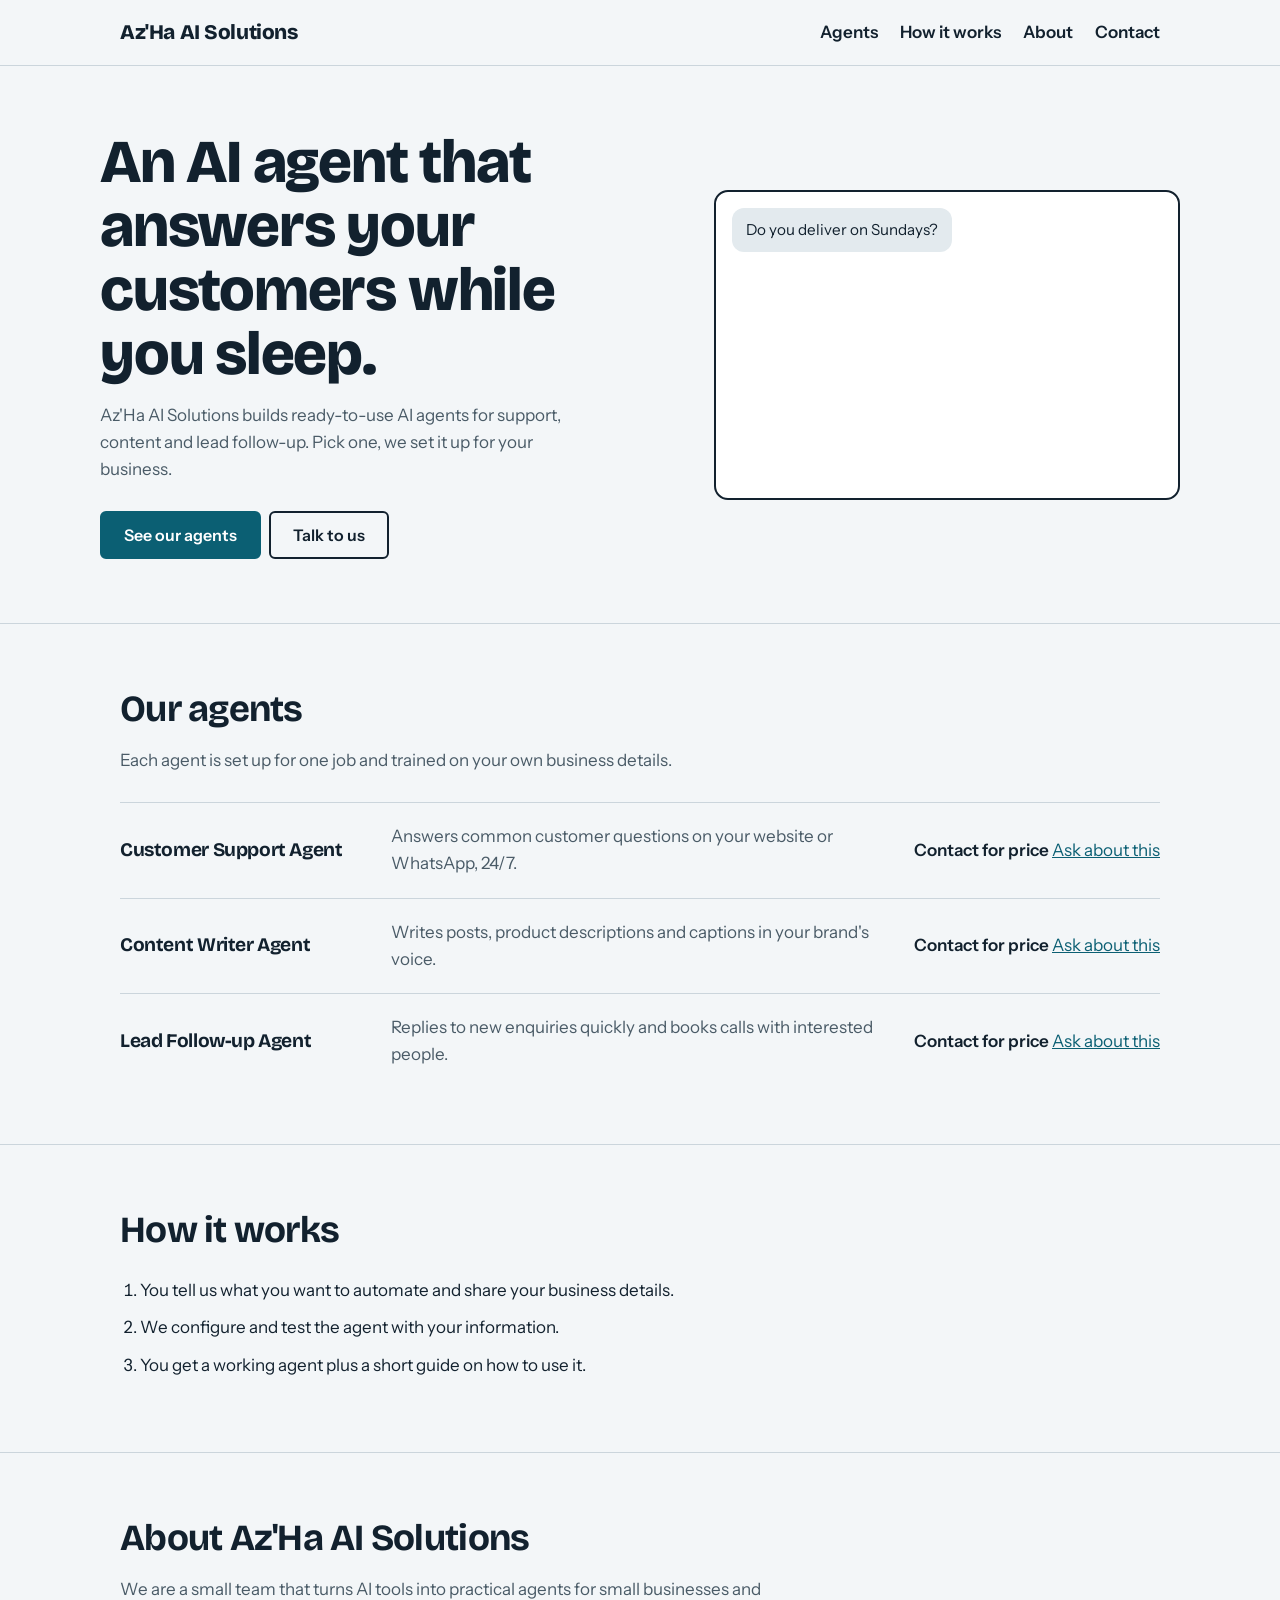
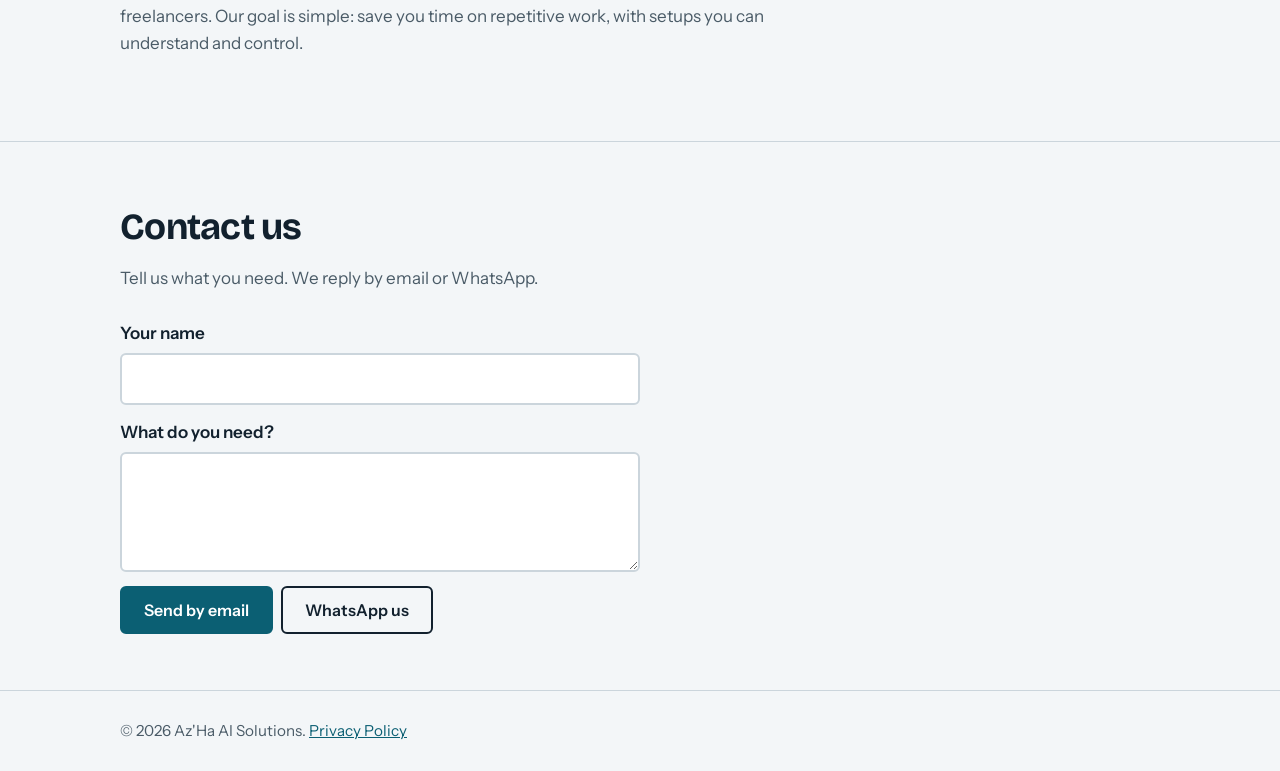
==== index.html @ 13e5ee86 "Add files via upload" ====
<!DOCTYPE html>
<html lang="en">
<head>
<meta charset="utf-8">
<meta name="viewport" content="width=device-width, initial-scale=1">
<title>Az'Ha AI Solutions | Ready-made AI agents for your business</title>
<meta name="description" content="Az'Ha AI Solutions builds and sells ready-to-use AI agents that answer customers, write content and follow up with leads.">
<link rel="preconnect" href="https://fonts.googleapis.com">
<link rel="preconnect" href="https://fonts.gstatic.com" crossorigin>
<link href="https://fonts.googleapis.com/css2?family=Bricolage+Grotesque:opsz,wght@12..96,700;12..96,800&family=Instrument+Sans:wght@400;600&display=swap" rel="stylesheet">
<!-- ADSENSE: paste the script Google gives you here (inside <head>) -->
<style>
:root{--paper:#F3F6F8;--ink:#12212E;--teal:#0B5F73;--amber:#F5B700;--line:#CBD5DC;--muted:#4A5B67}
*{box-sizing:border-box}
html{scroll-behavior:smooth}
body{margin:0;background:var(--paper);color:var(--ink);font:17px/1.6 "Instrument Sans",system-ui,sans-serif}
a{color:var(--teal)}
:focus-visible{outline:3px solid var(--amber);outline-offset:3px}
.wrap{max-width:1080px;margin:0 auto;padding:0 20px}
h1,h2,h3,.brand{font-family:"Bricolage Grotesque",system-ui,sans-serif;letter-spacing:-.02em}
header{border-bottom:1px solid var(--line)}
nav{display:flex;justify-content:space-between;align-items:center;padding:16px 0;gap:16px;flex-wrap:wrap}
.brand{font-weight:800;font-size:1.3rem;color:var(--ink);text-decoration:none}
nav ul{display:flex;gap:22px;list-style:none;margin:0;padding:0}
nav ul a{color:var(--ink);text-decoration:none;font-weight:600}
.hero{display:grid;grid-template-columns:1.1fr .9fr;gap:44px;padding:64px 0;align-items:center}
h1{font-size:clamp(2.2rem,5.5vw,3.8rem);line-height:1.05;margin:0 0 16px;font-weight:800}
.hero p{max-width:46ch;color:var(--muted);margin:0 0 28px}
.btn{display:inline-block;background:var(--teal);color:#fff;padding:12px 22px;border-radius:6px;font:600 1rem "Instrument Sans",sans-serif;text-decoration:none;border:2px solid var(--teal);cursor:pointer}
.btn.alt{background:transparent;color:var(--ink);border-color:var(--ink);margin-left:8px}
.chat{background:#fff;border:2px solid var(--ink);border-radius:14px;padding:16px;min-height:310px;display:flex;flex-direction:column;gap:10px}
.msg{max-width:86%;padding:10px 14px;border-radius:12px;font-size:.95rem;animation:in .3s both}
.msg.c{background:#E3EAEE;align-self:flex-start}
.msg.a{background:var(--teal);color:#fff;align-self:flex-end}
@keyframes in{from{opacity:0;transform:translateY(8px)}to{opacity:1;transform:none}}
section{padding:56px 0;border-top:1px solid var(--line)}
h2{font-size:clamp(1.7rem,3.5vw,2.3rem);margin:0 0 8px}
.sub{color:var(--muted);margin:0 0 28px;max-width:60ch}
.agent{display:grid;grid-template-columns:1fr 2fr auto;gap:20px;align-items:center;padding:20px 0;border-top:1px solid var(--line)}
.agent h3{margin:0;font-size:1.2rem}
.agent p{margin:0;color:var(--muted)}
.price{font-weight:600;white-space:nowrap}
ol.steps{padding-left:1.2em;max-width:62ch}
ol.steps li{margin-bottom:10px}
form{display:grid;gap:14px;max-width:520px}
label{font-weight:600;display:grid;gap:6px}
input,textarea{font:inherit;padding:10px 12px;border:2px solid var(--line);border-radius:6px;background:#fff;color:var(--ink)}
textarea{min-height:120px}
footer{border-top:1px solid var(--line);padding:28px 0;color:var(--muted);font-size:.95rem}
@media(max-width:760px){.hero{grid-template-columns:1fr;padding:40px 0}.agent{grid-template-columns:1fr;gap:8px}}
@media(prefers-reduced-motion:reduce){*{animation:none!important;scroll-behavior:auto}}
</style>
</head>
<body>
<header><div class="wrap"><nav>
  <a class="brand" href="#">Az'Ha AI Solutions</a>
  <ul><li><a href="#agents">Agents</a></li><li><a href="#how">How it works</a></li><li><a href="#about">About</a></li><li><a href="#contact">Contact</a></li></ul>
</nav></div></header>

<main>
<div class="wrap hero">
  <div>
    <h1>An AI agent that answers your customers while you sleep.</h1>
    <p>Az'Ha AI Solutions builds ready-to-use AI agents for support, content and lead follow-up. Pick one, we set it up for your business.</p>
    <a class="btn" href="#agents">See our agents</a><a class="btn alt" href="#contact">Talk to us</a>
  </div>
  <div class="chat" id="chat" role="img" aria-label="Example conversation between a customer and an AI agent"></div>
</div>

<section id="agents"><div class="wrap">
  <h2>Our agents</h2>
  <p class="sub">Each agent is set up for one job and trained on your own business details.</p>
  <div id="agent-list"></div>
</div></section>

<section id="how"><div class="wrap">
  <h2>How it works</h2>
  <ol class="steps">
    <li>You tell us what you want to automate and share your business details.</li>
    <li>We configure and test the agent with your information.</li>
    <li>You get a working agent plus a short guide on how to use it.</li>
  </ol>
</div></section>

<section id="about"><div class="wrap">
  <h2>About Az'Ha AI Solutions</h2>
  <p class="sub">We are a small team that turns AI tools into practical agents for small businesses and freelancers. Our goal is simple: save you time on repetitive work, with setups you can understand and control.</p>
  <!-- ADSENSE: after approval, paste an ad unit (<ins class="adsbygoogle">…</ins>) here -->
</div></section>

<section id="contact"><div class="wrap">
  <h2>Contact us</h2>
  <p class="sub">Tell us what you need. We reply by email or WhatsApp.</p>
  <form id="form">
    <label>Your name<input name="name" required></label>
    <label>What do you need?<textarea name="msg" id="msg" required></textarea></label>
    <div><button class="btn" type="submit">Send by email</button><a class="btn alt" id="wa" href="#">WhatsApp us</a></div>
  </form>
</div></section>
</main>

<footer><div class="wrap">© <span id="yr"></span> Az'Ha AI Solutions. <a href="privacy.html">Privacy Policy</a></div></footer>

<script>
/* ===== EDIT THIS PART ===== */
const CONFIG = { email: "your-email@example.com", whatsapp: "923000000000" }; // whatsapp: country code + number, no + or spaces
const AGENTS = [
  { name: "Customer Support Agent", desc: "Answers common customer questions on your website or WhatsApp, 24/7.", price: "Contact for price" },
  { name: "Content Writer Agent",   desc: "Writes posts, product descriptions and captions in your brand's voice.", price: "Contact for price" },
  { name: "Lead Follow-up Agent",   desc: "Replies to new enquiries quickly and books calls with interested people.", price: "Contact for price" }
];
const DEMO = [
  ["c", "Do you deliver on Sundays?"],
  ["a", "Yes, Sunday delivery is available before 6 pm. Want me to book one?"],
  ["c", "Yes, for tomorrow."],
  ["a", "Done. Your order is booked for tomorrow. Anything else I can help with?"]
];
/* ========================== */

document.getElementById("yr").textContent = new Date().getFullYear();

document.getElementById("agent-list").innerHTML = AGENTS.map(a => `
  <div class="agent">
    <h3>${a.name}</h3><p>${a.desc}</p>
    <div><span class="price">${a.price}</span> <a href="#contact" data-agent="${a.name}">Ask about this</a></div>
  </div>`).join("");

document.querySelectorAll("[data-agent]").forEach(l => l.addEventListener("click", () => {
  document.getElementById("msg").value = "I'm interested in the " + l.dataset.agent + ".";
}));

const chat = document.getElementById("chat");
const still = matchMedia("(prefers-reduced-motion: reduce)").matches;
DEMO.forEach(([who, text], i) => setTimeout(() => {
  const d = document.createElement("div");
  d.className = "msg " + who; d.textContent = text; chat.appendChild(d);
}, still ? 0 : 700 + i * 1400));

document.getElementById("form").addEventListener("submit", e => {
  e.preventDefault();
  const f = new FormData(e.target);
  location.href = "mailto:" + CONFIG.email + "?subject=" + encodeURIComponent("Enquiry from " + f.get("name")) + "&body=" + encodeURIComponent(f.get("msg"));
});
document.getElementById("wa").href = "https://wa.me/" + CONFIG.whatsapp;
</script>
</body>
</html>
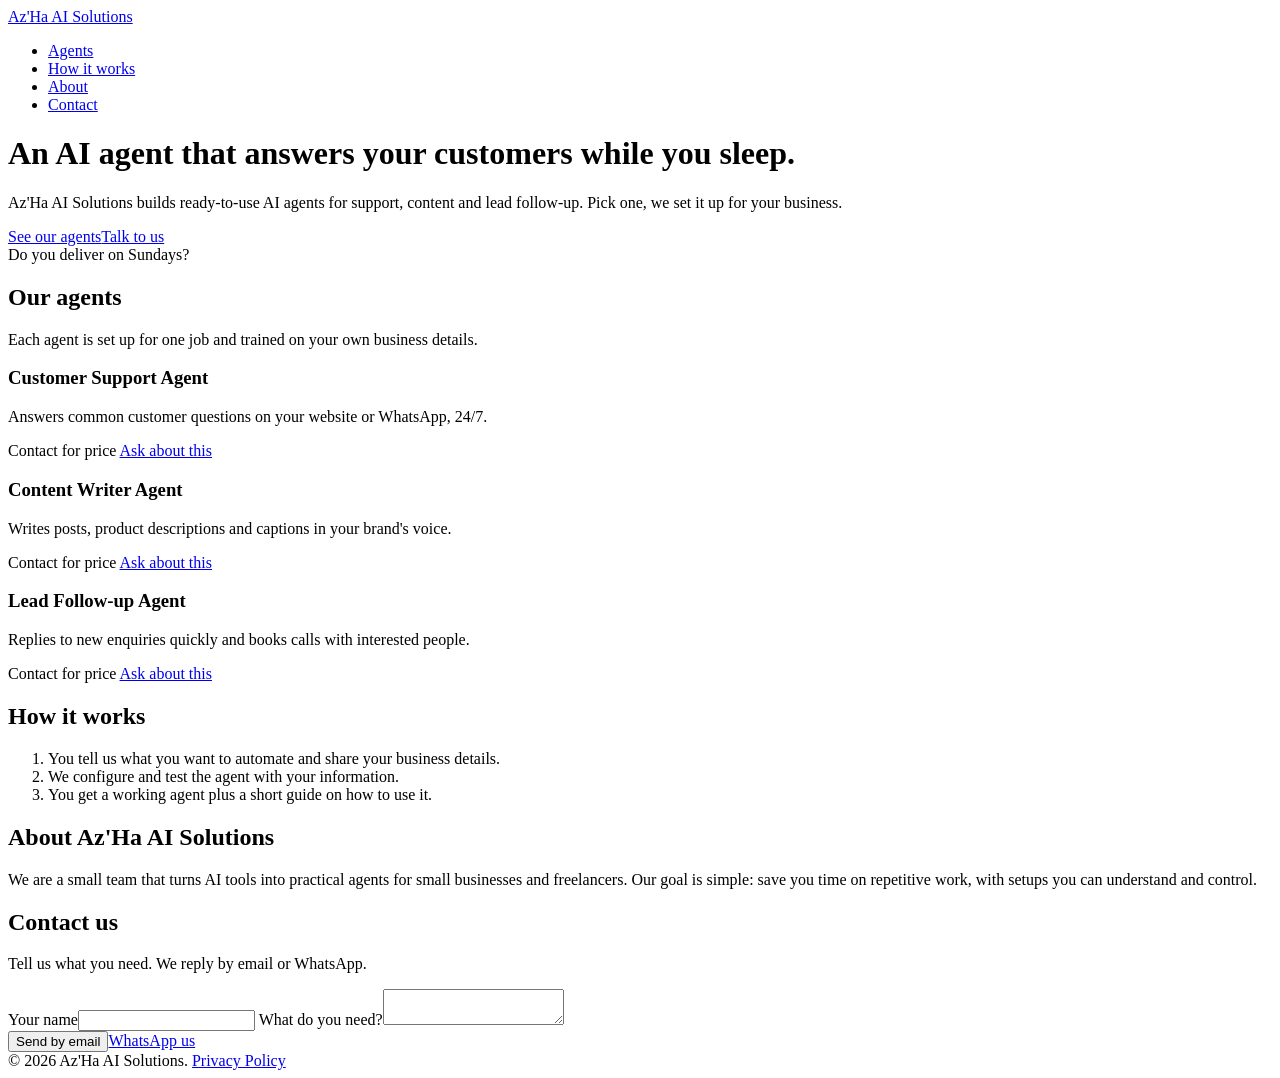
==== commit 8ad3074b: "Clean up CSS styles in index.html Removed unused CSS styles from index.html." ====
--- a/index.html
+++ b/index.html
@@ -9,47 +9,7 @@
 <link rel="preconnect" href="https://fonts.gstatic.com" crossorigin>
 <link href="https://fonts.googleapis.com/css2?family=Bricolage+Grotesque:opsz,wght@12..96,700;12..96,800&family=Instrument+Sans:wght@400;600&display=swap" rel="stylesheet">
 <!-- ADSENSE: paste the script Google gives you here (inside <head>) -->
-<style>
-:root{--paper:#F3F6F8;--ink:#12212E;--teal:#0B5F73;--amber:#F5B700;--line:#CBD5DC;--muted:#4A5B67}
-*{box-sizing:border-box}
-html{scroll-behavior:smooth}
-body{margin:0;background:var(--paper);color:var(--ink);font:17px/1.6 "Instrument Sans",system-ui,sans-serif}
-a{color:var(--teal)}
-:focus-visible{outline:3px solid var(--amber);outline-offset:3px}
-.wrap{max-width:1080px;margin:0 auto;padding:0 20px}
-h1,h2,h3,.brand{font-family:"Bricolage Grotesque",system-ui,sans-serif;letter-spacing:-.02em}
-header{border-bottom:1px solid var(--line)}
-nav{display:flex;justify-content:space-between;align-items:center;padding:16px 0;gap:16px;flex-wrap:wrap}
-.brand{font-weight:800;font-size:1.3rem;color:var(--ink);text-decoration:none}
-nav ul{display:flex;gap:22px;list-style:none;margin:0;padding:0}
-nav ul a{color:var(--ink);text-decoration:none;font-weight:600}
-.hero{display:grid;grid-template-columns:1.1fr .9fr;gap:44px;padding:64px 0;align-items:center}
-h1{font-size:clamp(2.2rem,5.5vw,3.8rem);line-height:1.05;margin:0 0 16px;font-weight:800}
-.hero p{max-width:46ch;color:var(--muted);margin:0 0 28px}
-.btn{display:inline-block;background:var(--teal);color:#fff;padding:12px 22px;border-radius:6px;font:600 1rem "Instrument Sans",sans-serif;text-decoration:none;border:2px solid var(--teal);cursor:pointer}
-.btn.alt{background:transparent;color:var(--ink);border-color:var(--ink);margin-left:8px}
-.chat{background:#fff;border:2px solid var(--ink);border-radius:14px;padding:16px;min-height:310px;display:flex;flex-direction:column;gap:10px}
-.msg{max-width:86%;padding:10px 14px;border-radius:12px;font-size:.95rem;animation:in .3s both}
-.msg.c{background:#E3EAEE;align-self:flex-start}
-.msg.a{background:var(--teal);color:#fff;align-self:flex-end}
-@keyframes in{from{opacity:0;transform:translateY(8px)}to{opacity:1;transform:none}}
-section{padding:56px 0;border-top:1px solid var(--line)}
-h2{font-size:clamp(1.7rem,3.5vw,2.3rem);margin:0 0 8px}
-.sub{color:var(--muted);margin:0 0 28px;max-width:60ch}
-.agent{display:grid;grid-template-columns:1fr 2fr auto;gap:20px;align-items:center;padding:20px 0;border-top:1px solid var(--line)}
-.agent h3{margin:0;font-size:1.2rem}
-.agent p{margin:0;color:var(--muted)}
-.price{font-weight:600;white-space:nowrap}
-ol.steps{padding-left:1.2em;max-width:62ch}
-ol.steps li{margin-bottom:10px}
-form{display:grid;gap:14px;max-width:520px}
-label{font-weight:600;display:grid;gap:6px}
-input,textarea{font:inherit;padding:10px 12px;border:2px solid var(--line);border-radius:6px;background:#fff;color:var(--ink)}
-textarea{min-height:120px}
-footer{border-top:1px solid var(--line);padding:28px 0;color:var(--muted);font-size:.95rem}
-@media(max-width:760px){.hero{grid-template-columns:1fr;padding:40px 0}.agent{grid-template-columns:1fr;gap:8px}}
-@media(prefers-reduced-motion:reduce){*{animation:none!important;scroll-behavior:auto}}
-</style>
+<link rel="stylesheet" href="style.css">
 </head>
 <body>
 <header><div class="wrap"><nav>
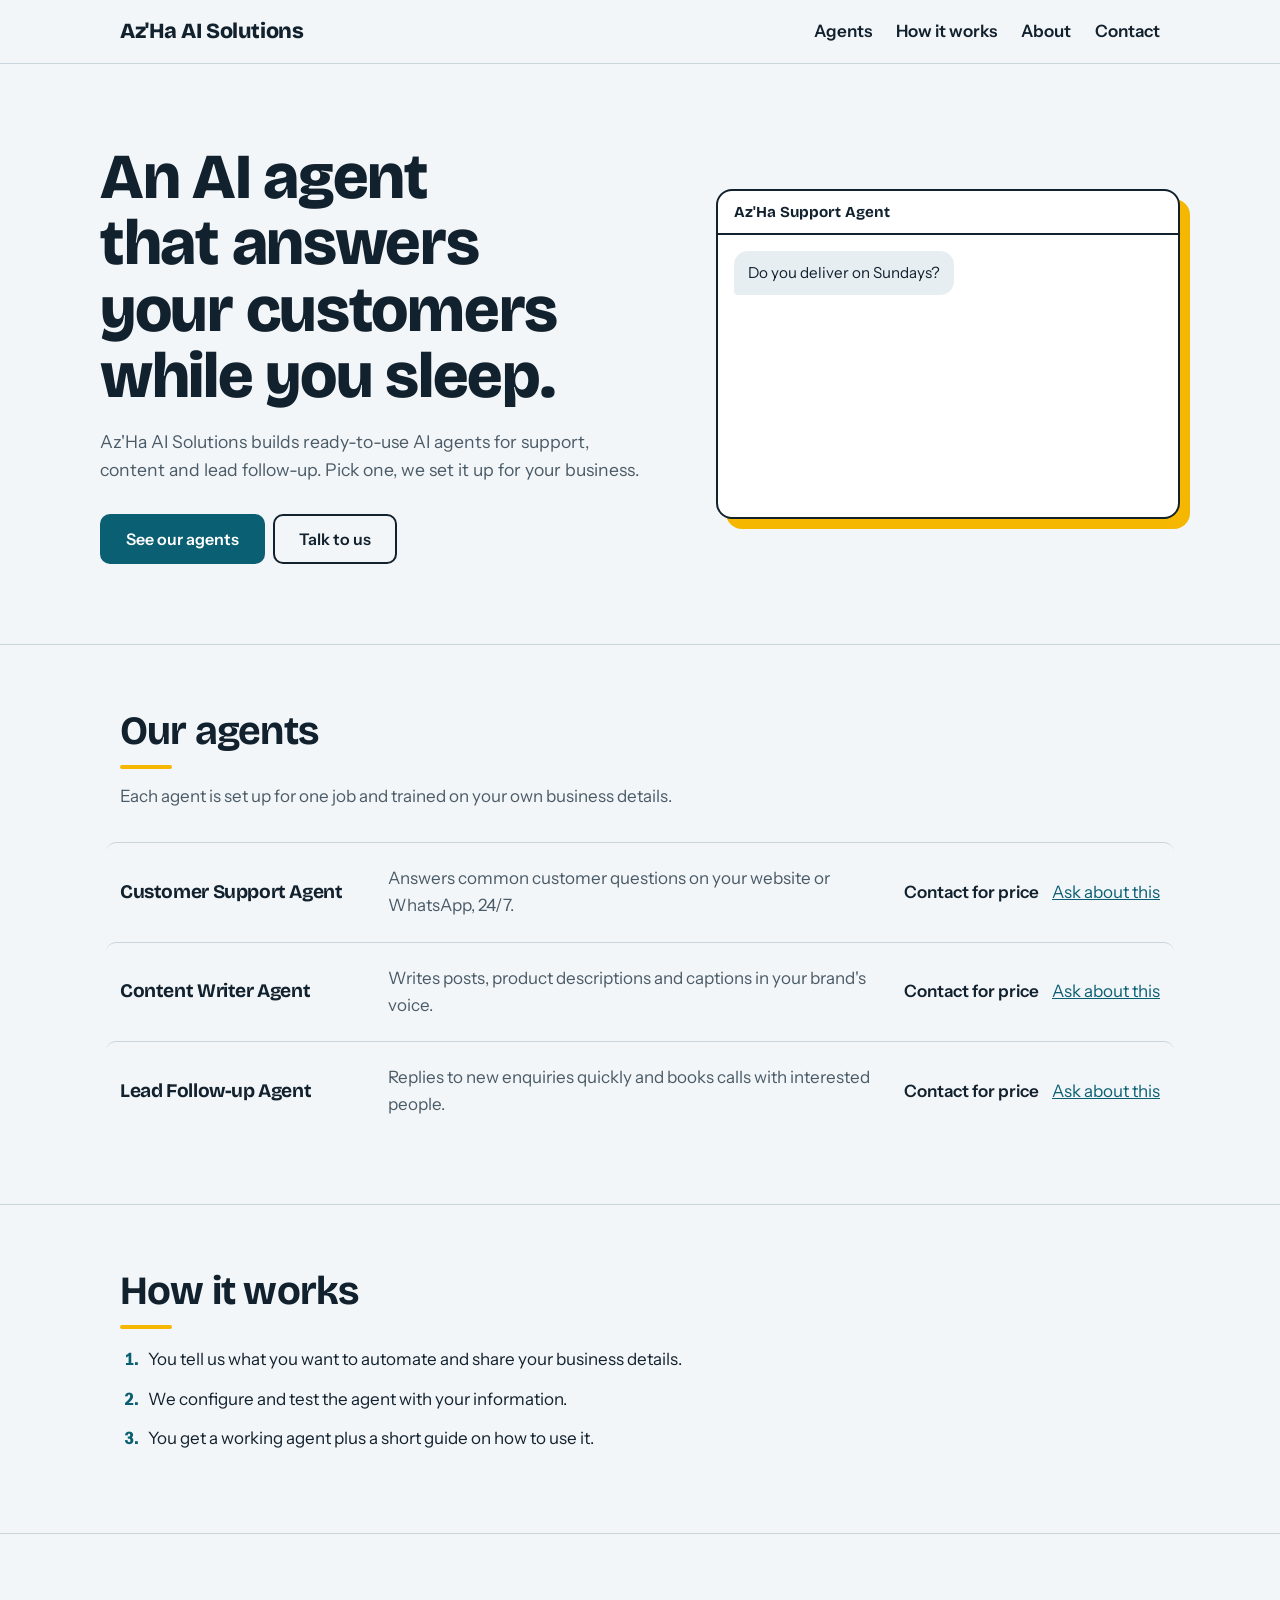
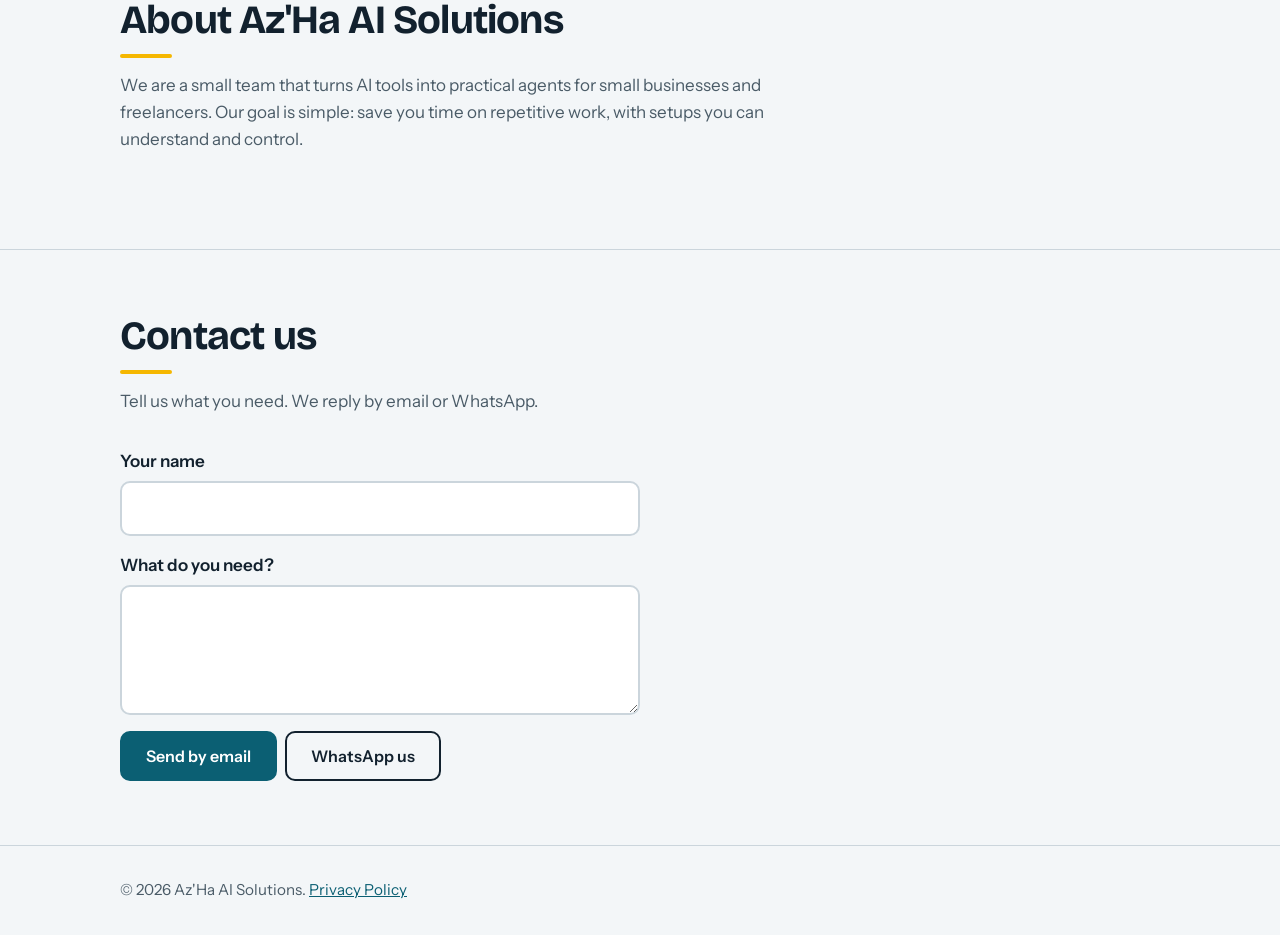
==== commit cfb5b892: "Update contact information in index.html" ====
--- a/index.html
+++ b/index.html
@@ -63,7 +63,7 @@
 
 <script>
 /* ===== EDIT THIS PART ===== */
-const CONFIG = { email: "your-email@example.com", whatsapp: "923000000000" }; // whatsapp: country code + number, no + or spaces
+const CONFIG = { email: "haroonishaq77@gmail.com", whatsapp: "923038720939" }; // whatsapp: country code + number, no + or spaces
 const AGENTS = [
   { name: "Customer Support Agent", desc: "Answers common customer questions on your website or WhatsApp, 24/7.", price: "Contact for price" },
   { name: "Content Writer Agent",   desc: "Writes posts, product descriptions and captions in your brand's voice.", price: "Contact for price" },
--- a/style.css
+++ b/style.css
@@ -0,0 +1,82 @@
+/* Az'Ha AI Solutions - main stylesheet */
+:root{
+  --paper:#F3F6F8; --surface:#fff; --tint:#E6EEF2;
+  --ink:#12212E; --muted:#4A5B67; --line:#CBD5DC;
+  --teal:#0B5F73; --on-teal:#fff; --amber:#F5B700;
+  --radius:10px;
+}
+@media (prefers-color-scheme:dark){
+  :root{--paper:#0D1822;--surface:#13242F;--tint:#1A2E3B;--ink:#EAF1F5;--muted:#9DB0BD;--line:#26394A;--teal:#4CC3DB;--on-teal:#08222B}
+}
+*{box-sizing:border-box}
+html{scroll-behavior:smooth}
+body{margin:0;background:var(--paper);color:var(--ink);font:17px/1.6 "Instrument Sans",system-ui,sans-serif;-webkit-font-smoothing:antialiased}
+a{color:var(--teal)}
+:focus-visible{outline:3px solid var(--amber);outline-offset:3px}
+.wrap{max-width:1080px;margin:0 auto;padding:0 20px}
+h1,h2,h3,.brand{font-family:"Bricolage Grotesque",system-ui,sans-serif;letter-spacing:-.02em;text-wrap:balance}
+
+/* Header */
+header{position:sticky;top:0;z-index:10;border-bottom:1px solid var(--line);background:color-mix(in srgb,var(--paper) 88%,transparent);backdrop-filter:blur(10px)}
+nav{display:flex;justify-content:space-between;align-items:center;gap:16px;flex-wrap:wrap;padding:14px 0}
+.brand{font-weight:800;font-size:1.35rem;color:var(--ink);text-decoration:none}
+nav ul{display:flex;gap:24px;list-style:none;margin:0;padding:0}
+nav ul a{color:var(--ink);text-decoration:none;font-weight:600}
+nav ul a:hover{text-decoration:underline;text-decoration-color:var(--amber);text-decoration-thickness:3px;text-underline-offset:7px}
+
+/* Hero */
+.hero{display:grid;grid-template-columns:1.1fr .9fr;gap:48px;align-items:center;padding:80px 0}
+h1{font-size:clamp(2.3rem,5.5vw,4rem);line-height:1.04;font-weight:800;margin:0 0 18px}
+.hero p{max-width:46ch;margin:0 0 30px;color:var(--muted);font-size:1.1rem}
+
+/* Buttons */
+.btn{display:inline-block;padding:13px 24px;border:2px solid var(--teal);border-radius:var(--radius);background:var(--teal);color:var(--on-teal);font:600 1rem "Instrument Sans",system-ui,sans-serif;text-decoration:none;cursor:pointer;transition:transform .15s,box-shadow .15s}
+.btn:hover{transform:translateY(-2px);box-shadow:0 4px 0 var(--ink)}
+.btn:active{transform:none;box-shadow:none}
+.btn.alt{margin-left:8px;background:transparent;border-color:var(--ink);color:var(--ink)}
+
+/* Chat demo: the one bold element on the page */
+.chat{display:flex;flex-direction:column;gap:10px;min-height:330px;padding:0 16px 16px;background:var(--surface);border:2px solid var(--ink);border-radius:16px;box-shadow:10px 10px 0 var(--amber)}
+.chat::before{content:"Az'Ha Support Agent";margin:0 -16px 6px;padding:12px 16px;border-bottom:2px solid var(--ink);font:700 .95rem "Bricolage Grotesque",system-ui,sans-serif}
+.msg{max-width:86%;padding:10px 14px;border-radius:14px;font-size:.95rem;animation:in .3s both}
+.msg.c{align-self:flex-start;background:var(--tint);border-bottom-left-radius:4px}
+.msg.a{align-self:flex-end;background:var(--teal);color:var(--on-teal);border-bottom-right-radius:4px}
+@keyframes in{from{opacity:0;transform:translateY(8px)}to{opacity:1;transform:none}}
+
+/* Sections */
+section{padding:64px 0;border-top:1px solid var(--line);scroll-margin-top:60px}
+h2{font-size:clamp(1.8rem,3.5vw,2.5rem);line-height:1.1;margin:0 0 14px}
+h2::after{content:"";display:block;width:52px;height:4px;margin-top:12px;background:var(--amber);border-radius:2px}
+.sub{max-width:60ch;margin:0 0 32px;color:var(--muted)}
+
+/* Agents list */
+.agent{display:grid;grid-template-columns:1fr 2fr auto;gap:20px;align-items:center;margin:0 -14px;padding:22px 14px;border-top:1px solid var(--line);border-radius:var(--radius);transition:background .2s}
+.agent:hover{background:var(--tint)}
+.agent h3{margin:0;font-size:1.2rem}
+.agent p{margin:0;color:var(--muted)}
+.price{margin-right:10px;font-weight:600;white-space:nowrap}
+
+/* Steps */
+ol.steps{max-width:62ch;padding-left:1.3em}
+ol.steps li{margin-bottom:12px;padding-left:6px}
+ol.steps li::marker{color:var(--teal);font-weight:800}
+
+/* Form */
+form{display:grid;gap:16px;max-width:520px}
+label{display:grid;gap:6px;font-weight:600}
+input,textarea{padding:12px 14px;border:2px solid var(--line);border-radius:var(--radius);background:var(--surface);color:var(--ink);font:inherit;transition:border-color .15s}
+input:focus,textarea:focus{outline:none;border-color:var(--teal)}
+textarea{min-height:130px;resize:vertical}
+
+/* Footer */
+footer{padding:32px 0;border-top:1px solid var(--line);color:var(--muted);font-size:.95rem}
+
+/* Mobile */
+@media (max-width:760px){
+  .hero{grid-template-columns:1fr;gap:36px;padding:44px 0}
+  .chat{box-shadow:6px 6px 0 var(--amber)}
+  .agent{grid-template-columns:1fr;gap:8px}
+  nav ul{gap:16px}
+  .btn.alt{margin:10px 0 0}
+}
+@media (prefers-reduced-motion:reduce){*{animation:none!important;transition:none!important;scroll-behavior:auto}}
